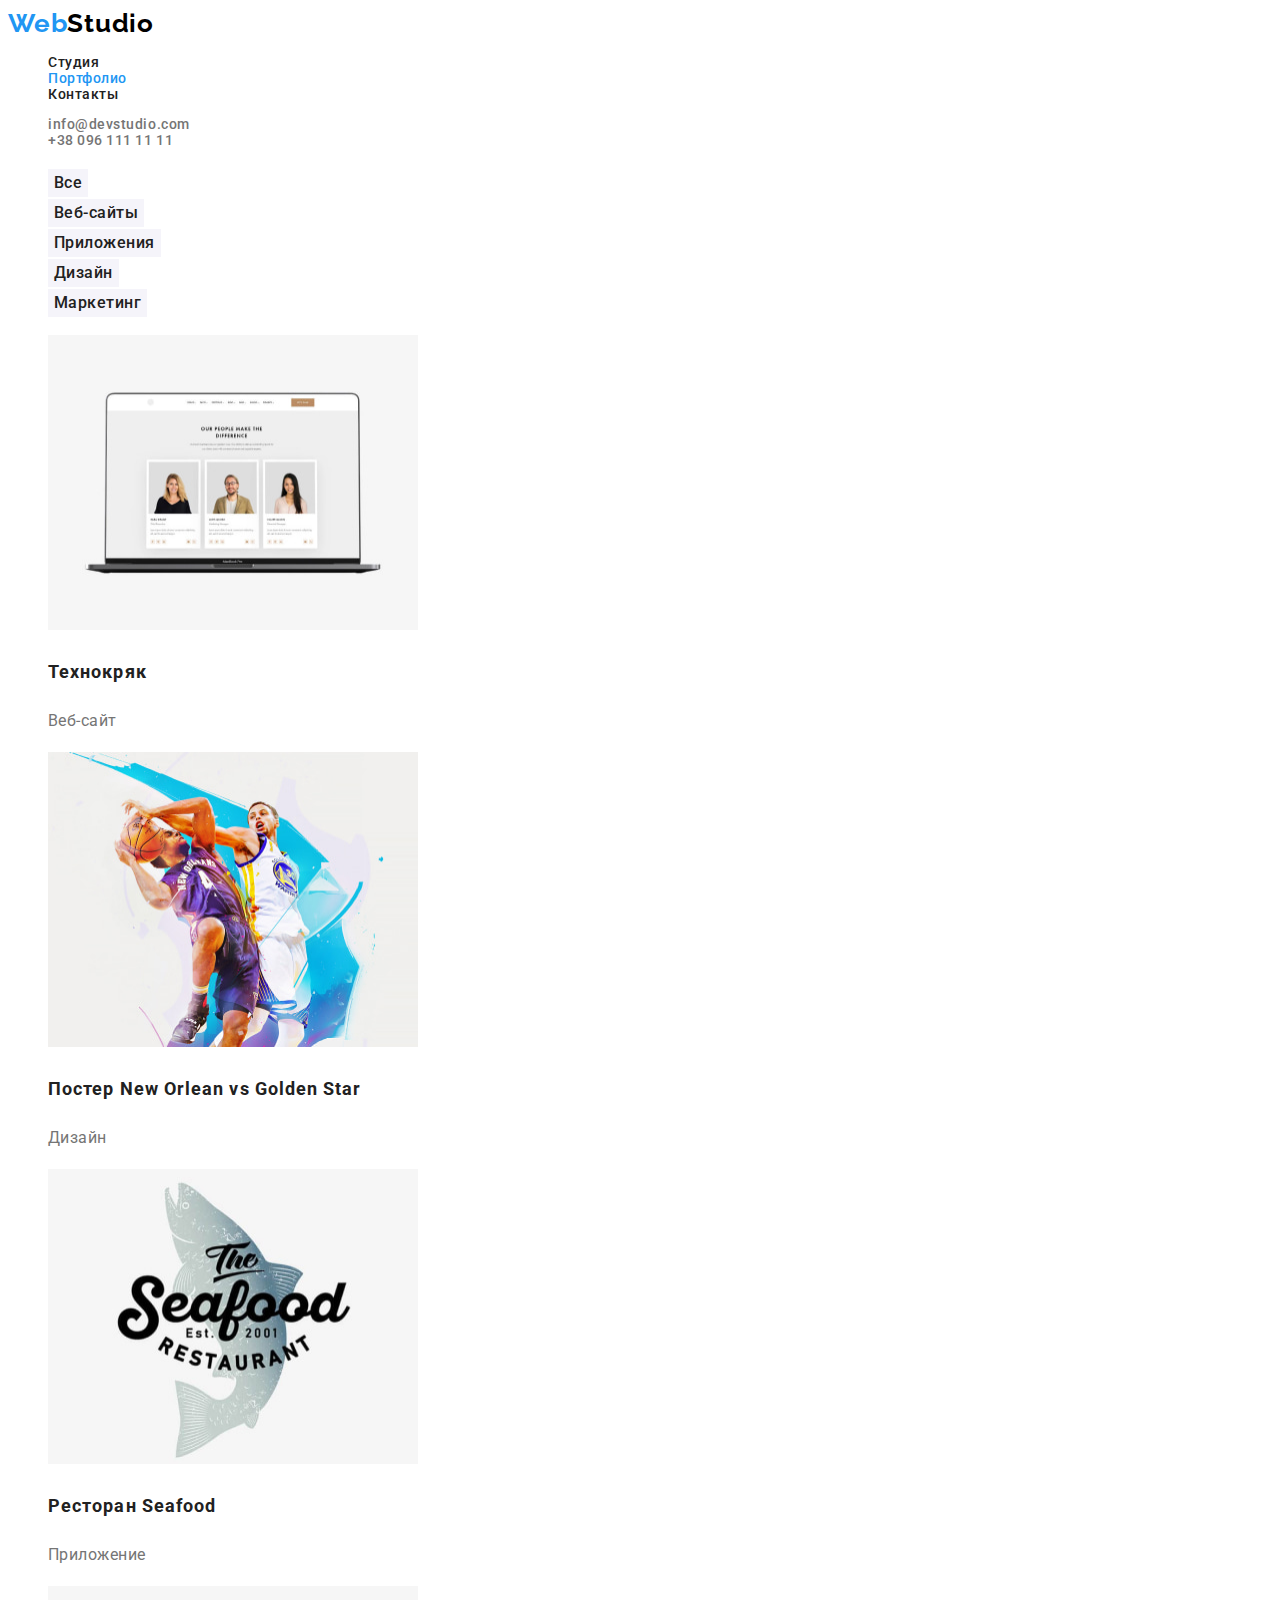
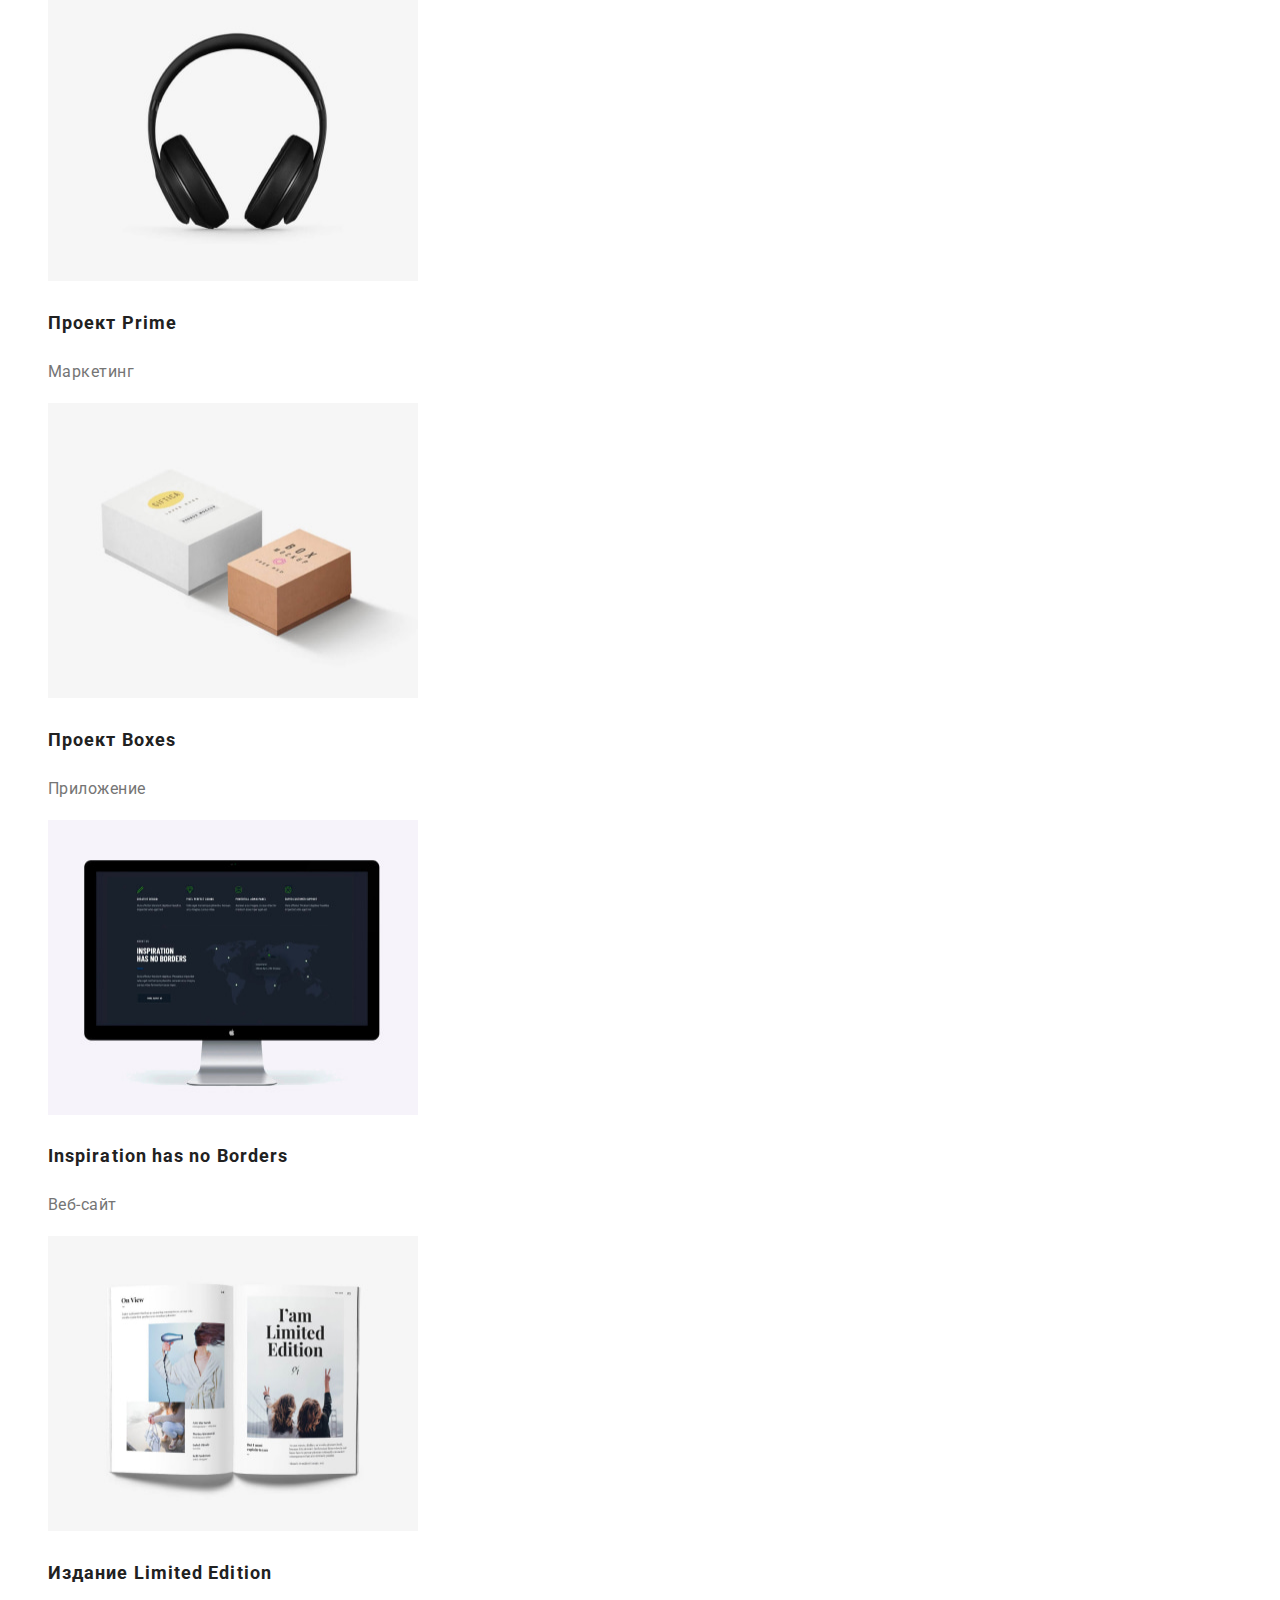
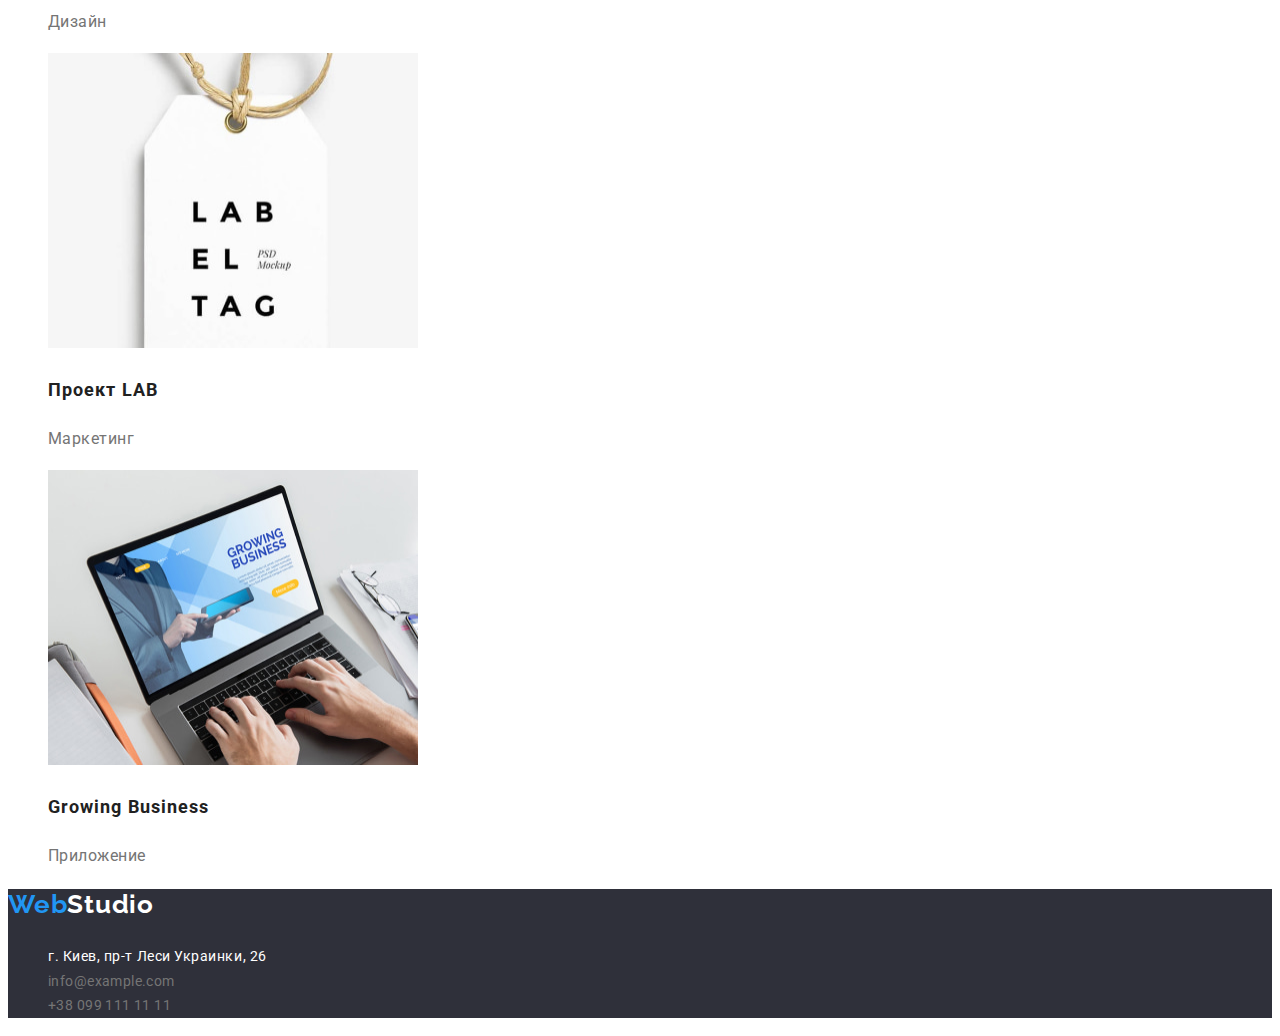
==== portfolio.html @ 8a8a5fe9 "Перенесение фалов" ====
<!DOCTYPE html>
<html lang="ru">
  <head>
    <meta charset="UTF-8" />
    <meta http-equiv="X-UA-Compatible" content="IE=edge" />
    <meta name="viewport" content="width=device-width, initial-scale=1.0" />
    <title>Document</title>
    <link rel="preconnect" href="https://fonts.googleapis.com" />
    <link rel="preconnect" href="https://fonts.gstatic.com" crossorigin />
    <link
      href="https://fonts.googleapis.com/css2?family=Raleway:wght@700&family=Roboto:wght@400;500;700;900&display=swap"
      rel="stylesheet"
    />
    <link rel="stylesheet" href="./css/styles.css" />
  </head>
  <body>
    <!--Шапка сайтa-->
    <header class="header">
      <nav class="nav">
        <a href="./index.html" class="logo">Web<span class="logo-black">Studio</span></a>
        <ul class="site-nav list">
          <li><a href="./index.html" class="nav-link">Студия</a></li>
          <li><a href="" class="current">Портфолио</a></li>
          <li><a href="" class="nav-link">Контакты</a></li>
        </ul>
      </nav>
      <ul class="contacts list">
        <li>
          <a href="mailto:info@devstudio.com" class="contacts-link">info@devstudio.com</a>
        </li>
        <li>
          <a href="tel:+380961111111" class="contacts-link">+38 096 111 11 11</a>
        </li>
      </ul>
    </header>
    <!-- Уникальный контент -->
    <main>
      <!-- Секция портфолио -->
      <section class="portfolio">
        <h1 hidden>Портфолио</h1>
        <ul class="btn-list list">
          <li><button type="button" class="button">Все</button></li>
          <li><button type="button" class="button">Веб-сайты</button></li>
          <li><button type="button" class="button">Приложения</button></li>
          <li><button type="button" class="button">Дизайн</button></li>
          <li><button type="button" class="button">Маркетинг</button></li>
        </ul>
        <ul class="portfolio-list list">
          <li class="portfolio-item">
            <img src="./images/portfolio/img.jpg" alt="Веб-сайт" width="370" height="295" />
            <h2 class="portfolio-title">Технокряк</h2>
            <p class="portfolio-text">Веб-сайт</p>
          </li>
          <li class="portfolio-item">
            <img src="./images/portfolio/img1.jpg" alt="Постер" width="370" height="295" />
            <h2 class="portfolio-title">Постер New Orlean vs Golden Star</h2>
            <p class="portfolio-text">Дизайн</p>
          </li>
          <li class="portfolio-item">
            <img src="./images/portfolio/img2.jpg" alt="Логотип" width="370" height="295" />
            <h2 class="portfolio-title">Ресторан Seafood</h2>
            <p class="portfolio-text">Приложение</p>
          </li>
          <li class="portfolio-item">
            <img src="./images/portfolio/img3.jpg" alt="Наушники" width="370" height="295" />
            <h2 class="portfolio-title">Проект Prime</h2>
            <p class="portfolio-text">Маркетинг</p>
          </li>
          <li class="portfolio-item">
            <img src="./images/portfolio/img4.jpg" alt="Коробки" width="370" height="295" />
            <h2 class="portfolio-title">Проект Boxes</h2>
            <p class="portfolio-text">Приложение</p>
          </li>
          <li class="portfolio-item">
            <img src="./images/portfolio/img5.jpg" alt="Монитор" width="370" height="295" />
            <h2 class="portfolio-title">Inspiration has no Borders</h2>
            <p class="portfolio-text">Веб-сайт</p>
          </li>
          <li class="portfolio-item">
            <img src="./images/portfolio/img6.jpg" alt="Журнал" width="370" height="295" />
            <h2 class="portfolio-title">Издание Limited Edition</h2>
            <p class="portfolio-text">Дизайн</p>
          </li>
          <li class="portfolio-item">
            <img src="./images/portfolio/img7.jpg" alt="Бирка" width="370" height="295" />
            <h2 class="portfolio-title">Проект LAB</h2>
            <p class="portfolio-text">Маркетинг</p>
          </li>
          <li class="portfolio-item">
            <img src="./images/portfolio/img8.jpg" alt="Ноутбук" width="370" height="295" />
            <h2 class="portfolio-title">Growing Business</h2>
            <p class="portfolio-text">Приложение</p>
          </li>
        </ul>
      </section>
    </main>
    <!--Футер-->
    <footer class="footer">
      <a href="./index.html" class="logo">Web<span class="logo-white">Studio</span></a>
      <address class="address">
        <ul class="list">
          <li class="address-item">
            <a href="" class="adress-link">г. Киев, пр-т Леси Украинки, 26</a>
          </li>
          <li class="contacts-footer">
            <a href="mail.to:info@example.com" class="contacts-link">info@example.com</a>
          </li>
          <li class="contacts-footer">
            <a href="tel:+380991111111" class="contacts-link">+38 099 111 11 11</a>
          </li>
        </ul>
      </address>
    </footer>
  </body>
</html>
---- css/styles.css ----
:root {
  --primary-text-color: #757575;
  --title-text-color: #212121;
  --accent-color: #2196f3;
  --primary-white-color: #ffffff;
  --primary-black-color: #000000;
  --primary-font-family: 'Roboto', sans-serif;
  --secondary-font: 'Raleway', sans-serif;
  --background-color: #2f303a;
  --bgc-secondary-color: #f5f4fa;
}

body {
  font-family: var(--primary-font-family);
  font-size: 18px;
  line-height: 1.67;
  letter-spacing: 0.03em;
  background-color: var(--primary-white-color);
  color: var(--primary-text-color);
}

/* Точки списка, линки */
.list {
  list-style: none;
}

[href] {
  text-decoration: none;
}

/* Хедер*/
.header {
  background-color: var(--primary-white-color);
}

/* Логотип */
.logo {
  font-family: var(--secondary-font);
  font-weight: 700;
  font-size: 26px;
  line-height: 1.19;
  letter-spacing: 0.03em;
  color: var(--accent-color);
}

.logo-black {
  color: var(--primary-black-color);
}

.logo-white {
  color: var(--primary-white-color);
}

/* Навигация */

.site-nav {
  font-weight: 500;
  font-size: 14px;
  line-height: 1.14;
}

.nav-link {
  color: var(--title-text-color);
}

.site-nav .current {
  color: var(--accent-color);
}

.nav-link:hover,
.nav-link:focus {
  color: var(--accent-color);
}

/* Контакты*/

.contacts {
  font-weight: 500;
  font-size: 14px;
  line-height: 1.14;
}

.contacts-link {
  color: var(--primary-text-color);
}

.contacts-link:hover,
.contacts-link:focus {
  color: var(--accent-color);
}

/* Секция герой */

.hero {
  background-color: var(--background-color);
}

.hero-title {
  font-weight: 900;
  font-size: 44px;
  line-height: 1.36;
  text-align: center;
  letter-spacing: 0.06em;
  text-transform: uppercase;
  color: var(--primary-white-color);
}

/* Кнопка */

.button.primary {
  font-weight: 700;
  font-size: 16px;
  line-height: 1.87;
  cursor: pointer;
  background-color: var(--accent-color);
  color: var(--primary-white-color);
}

.button.primary:hover,
.button.primary:focus {
  background-color: #188ce8;
}

/* Секция преимущества */

.benefits {
  background-color: var(--primary-white-color);
}

.benefits-title {
  font-weight: 700;
  font-size: 14px;
  line-height: 1.14;
  letter-spacing: 0.03em;
  text-transform: uppercase;
  color: var(--title-text-color);
}

.benefits-text {
  font-size: 14px;
  line-height: 1.71;
  letter-spacing: 0.03em;
  color: var(--primary-text-color);
}

/* Секция род деятельности */

.title {
  font-weight: 700;
  font-size: 36px;
  line-height: 1.17;
  text-align: center;
  letter-spacing: 0.03em;
  color: var(--title-text-color);
}

/* Секция команда */

.team {
  background-color: var(--bgc-secondary-color);
}

.team-title {
  font-weight: 500;
  font-size: 16px;
  line-height: 1.19;
  text-align: center;
  letter-spacing: 0.03em;
  color: var(--title-text-color);
}

.team-text {
  font-size: 16px;
  line-height: 1.19;
  text-align: center;
  letter-spacing: 0.03em;
  color: var(--primary-text-color);
}

/* Футер */

.footer {
  background-color: var(--background-color);
}

.address {
  font-style: normal;
}

.adress-link {
  font-size: 14px;
  color: var(--primary-white-color);
}

.contacts-footer {
  font-size: 14px;
  line-height: 1.71;
  letter-spacing: 0.03em;
  color: rgba(255, 255, 255, 0.6);
}

/* Cтили для страницы портфолио */

.site-nav .current {
  color: var(--accent-color);
}

.site-nav .current:hover,
.site-nav .current:focus {
  color: var(--accent-color);
}

/* Кнопка */

.button {
  font-family: inherit;
  font-weight: 500;
  font-size: 16px;
  line-height: 1.62;
  text-align: center;
  letter-spacing: 0.03em;
  cursor: pointer;
  border: none;
  color: var(--title-text-color);
  background-color: var(--bgc-secondary-color);
}

.button:hover,
.button:focus {
  color: var(--primary-white-color);
  background-color: var(--accent-color);
}

/* Секция портфолио */

.portfolio-title {
  font-weight: 700;
  font-size: 18px;
  line-height: 2;
  letter-spacing: 0.06em;
  color: var(--title-text-color);
}

.portfolio-text {
  font-size: 16px;
  line-height: 1.87;
  letter-spacing: 0.03em;
  color: var(--primary-text-color);
}
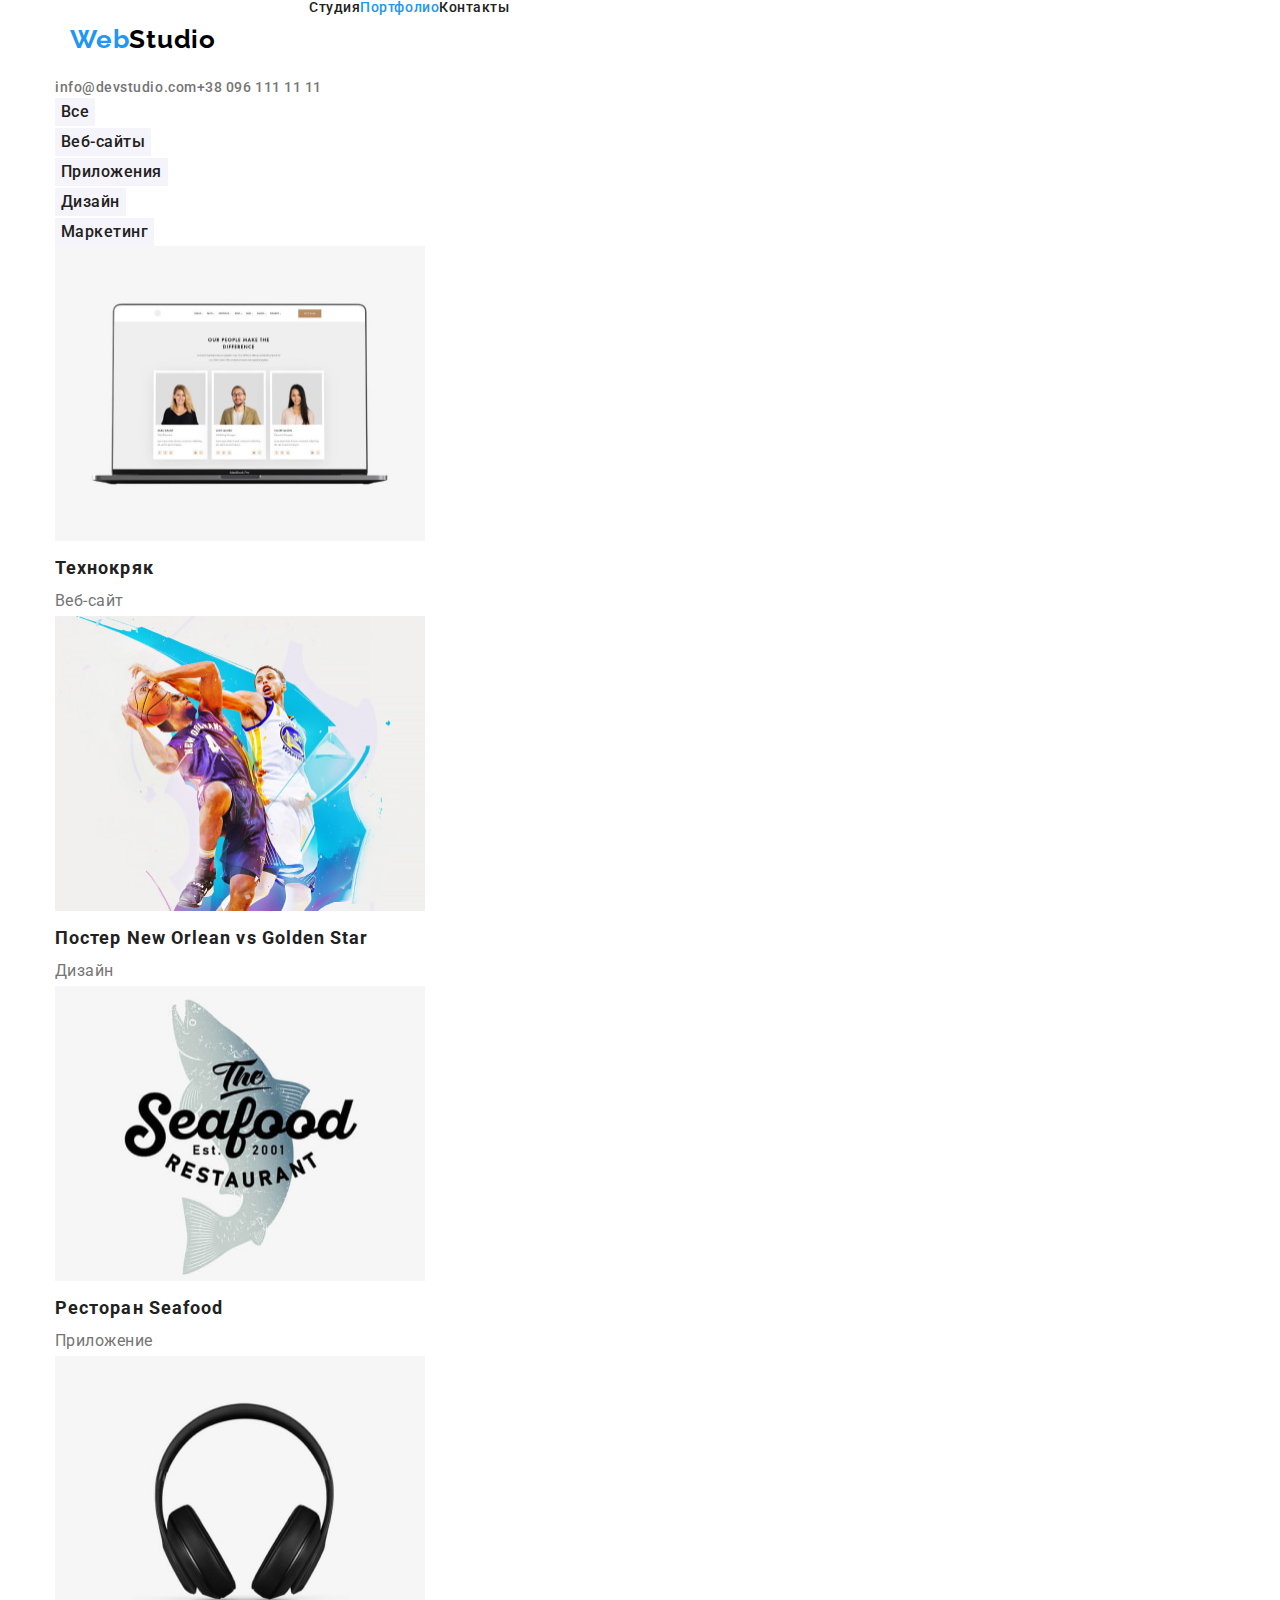
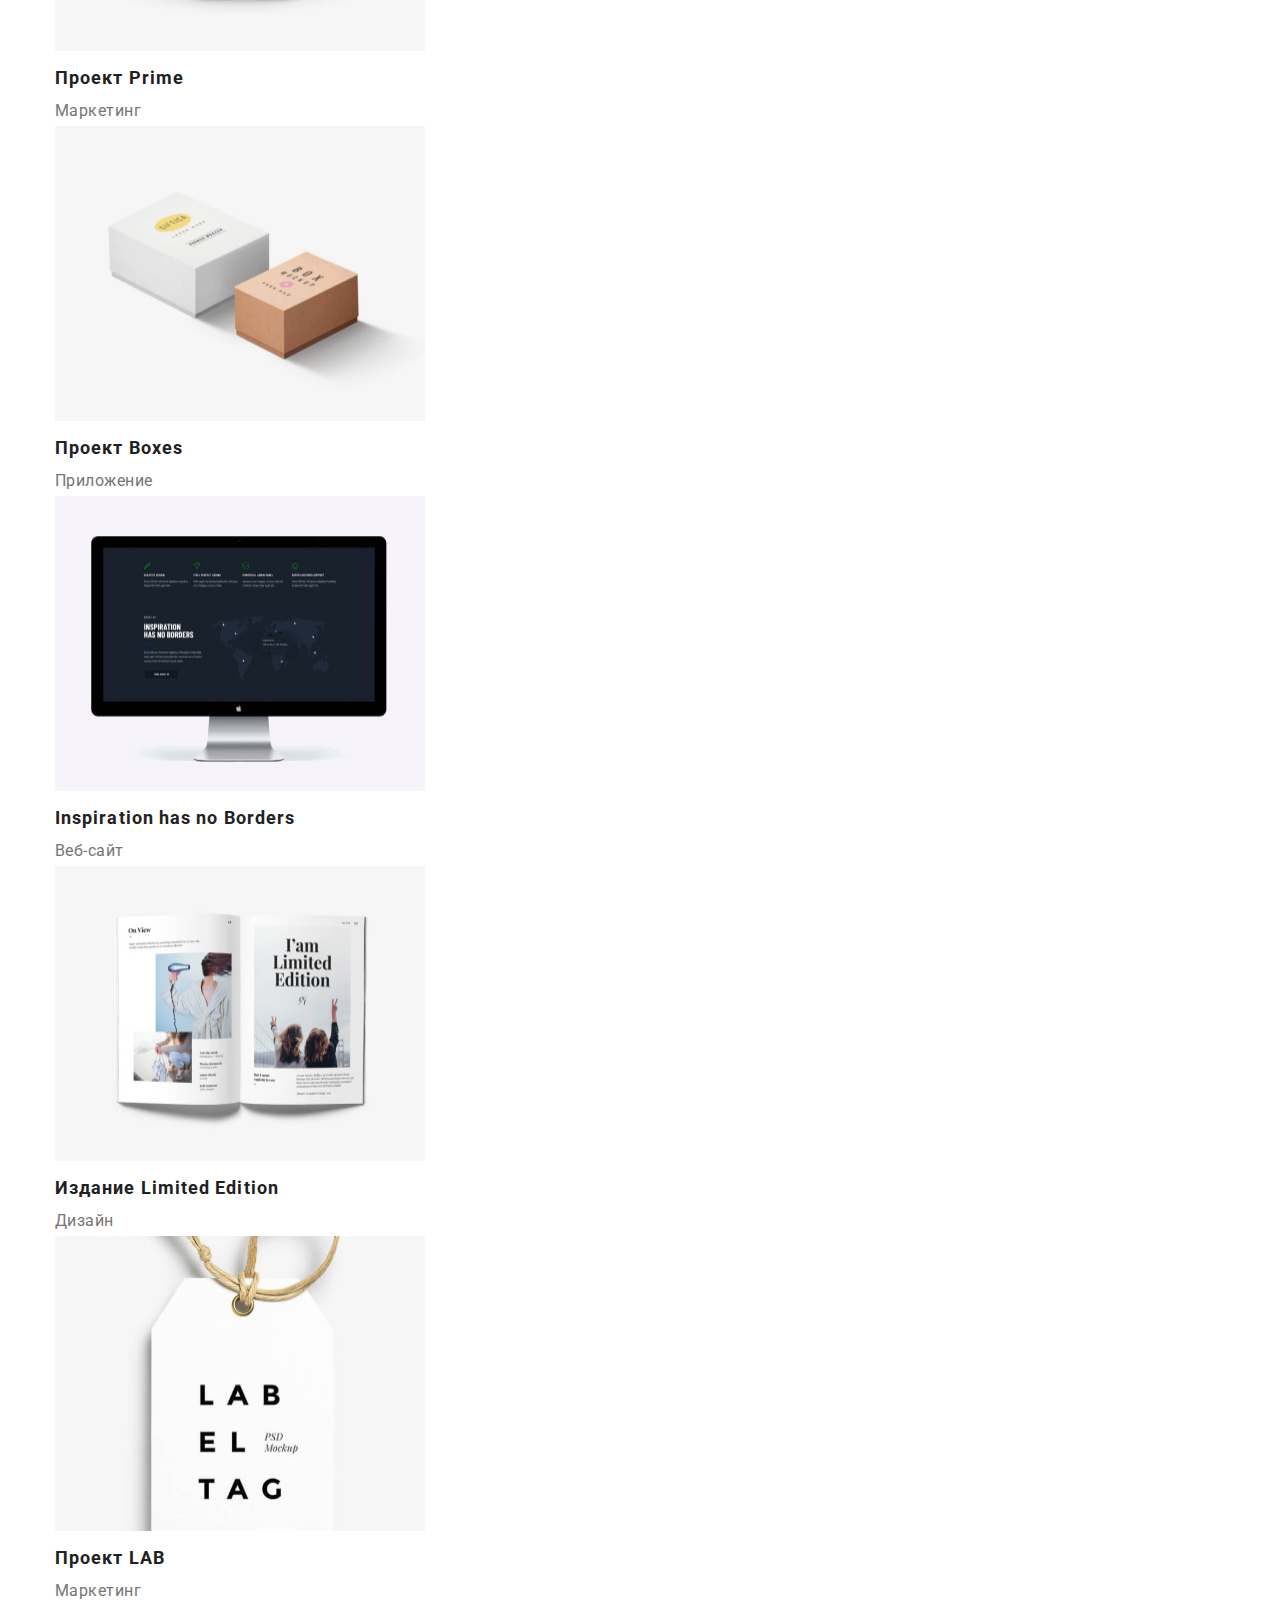
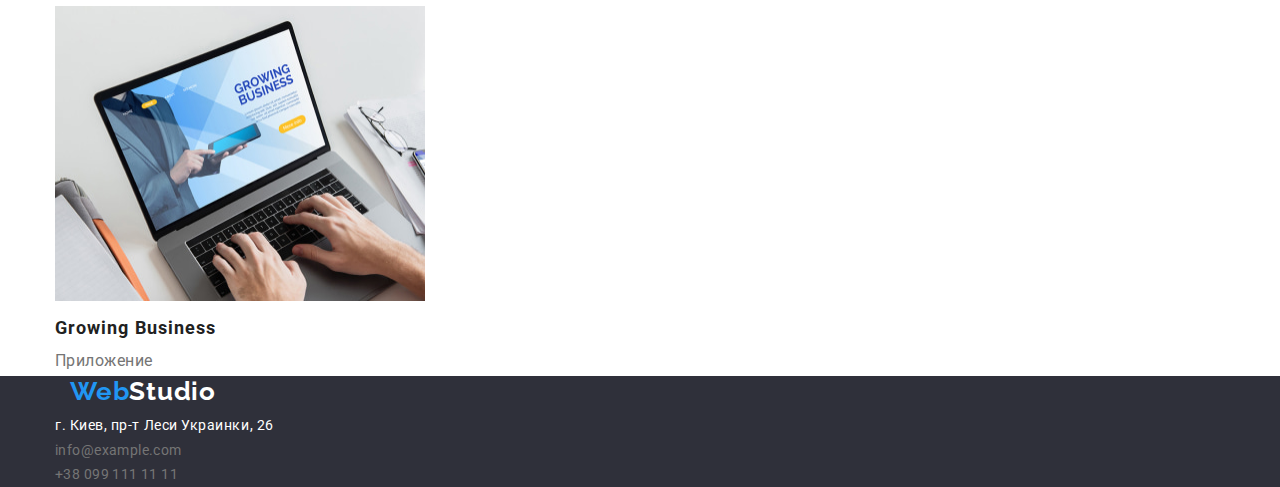
==== commit f91b657b: "Хоть каплю понятно, по-этому комит" ====
--- a/portfolio.html
+++ b/portfolio.html
@@ -11,105 +11,115 @@
       href="https://fonts.googleapis.com/css2?family=Raleway:wght@700&family=Roboto:wght@400;500;700;900&display=swap"
       rel="stylesheet"
     />
+    <link
+      rel="stylesheet"
+      href="https://cdnjs.cloudflare.com/ajax/libs/modern-normalize/1.1.0/modern-normalize.min.css"
+    />
     <link rel="stylesheet" href="./css/styles.css" />
   </head>
   <body>
     <!--Шапка сайтa-->
     <header class="header">
-      <nav class="nav">
-        <a href="./index.html" class="logo">Web<span class="logo-black">Studio</span></a>
-        <ul class="site-nav list">
-          <li><a href="./index.html" class="nav-link">Студия</a></li>
-          <li><a href="" class="current">Портфолио</a></li>
-          <li><a href="" class="nav-link">Контакты</a></li>
+      <div class="conteiner">
+        <nav class="nav">
+          <a href="./index.html" class="logo">Web<span class="logo-black">Studio</span></a>
+          <ul class="site-nav list">
+            <li><a href="./index.html" class="nav-link">Студия</a></li>
+            <li><a href="" class="current">Портфолио</a></li>
+            <li><a href="" class="nav-link">Контакты</a></li>
+          </ul>
+        </nav>
+        <ul class="contacts list">
+          <li>
+            <a href="mailto:info@devstudio.com" class="contacts-link">info@devstudio.com</a>
+          </li>
+          <li>
+            <a href="tel:+380961111111" class="contacts-link">+38 096 111 11 11</a>
+          </li>
         </ul>
-      </nav>
-      <ul class="contacts list">
-        <li>
-          <a href="mailto:info@devstudio.com" class="contacts-link">info@devstudio.com</a>
-        </li>
-        <li>
-          <a href="tel:+380961111111" class="contacts-link">+38 096 111 11 11</a>
-        </li>
-      </ul>
+      </div>
     </header>
     <!-- Уникальный контент -->
     <main>
       <!-- Секция портфолио -->
       <section class="portfolio">
-        <h1 hidden>Портфолио</h1>
-        <ul class="btn-list list">
-          <li><button type="button" class="button">Все</button></li>
-          <li><button type="button" class="button">Веб-сайты</button></li>
-          <li><button type="button" class="button">Приложения</button></li>
-          <li><button type="button" class="button">Дизайн</button></li>
-          <li><button type="button" class="button">Маркетинг</button></li>
-        </ul>
-        <ul class="portfolio-list list">
-          <li class="portfolio-item">
-            <img src="./images/portfolio/img.jpg" alt="Веб-сайт" width="370" height="295" />
-            <h2 class="portfolio-title">Технокряк</h2>
-            <p class="portfolio-text">Веб-сайт</p>
-          </li>
-          <li class="portfolio-item">
-            <img src="./images/portfolio/img1.jpg" alt="Постер" width="370" height="295" />
-            <h2 class="portfolio-title">Постер New Orlean vs Golden Star</h2>
-            <p class="portfolio-text">Дизайн</p>
-          </li>
-          <li class="portfolio-item">
-            <img src="./images/portfolio/img2.jpg" alt="Логотип" width="370" height="295" />
-            <h2 class="portfolio-title">Ресторан Seafood</h2>
-            <p class="portfolio-text">Приложение</p>
-          </li>
-          <li class="portfolio-item">
-            <img src="./images/portfolio/img3.jpg" alt="Наушники" width="370" height="295" />
-            <h2 class="portfolio-title">Проект Prime</h2>
-            <p class="portfolio-text">Маркетинг</p>
-          </li>
-          <li class="portfolio-item">
-            <img src="./images/portfolio/img4.jpg" alt="Коробки" width="370" height="295" />
-            <h2 class="portfolio-title">Проект Boxes</h2>
-            <p class="portfolio-text">Приложение</p>
-          </li>
-          <li class="portfolio-item">
-            <img src="./images/portfolio/img5.jpg" alt="Монитор" width="370" height="295" />
-            <h2 class="portfolio-title">Inspiration has no Borders</h2>
-            <p class="portfolio-text">Веб-сайт</p>
-          </li>
-          <li class="portfolio-item">
-            <img src="./images/portfolio/img6.jpg" alt="Журнал" width="370" height="295" />
-            <h2 class="portfolio-title">Издание Limited Edition</h2>
-            <p class="portfolio-text">Дизайн</p>
-          </li>
-          <li class="portfolio-item">
-            <img src="./images/portfolio/img7.jpg" alt="Бирка" width="370" height="295" />
-            <h2 class="portfolio-title">Проект LAB</h2>
-            <p class="portfolio-text">Маркетинг</p>
-          </li>
-          <li class="portfolio-item">
-            <img src="./images/portfolio/img8.jpg" alt="Ноутбук" width="370" height="295" />
-            <h2 class="portfolio-title">Growing Business</h2>
-            <p class="portfolio-text">Приложение</p>
-          </li>
-        </ul>
+        <div class="conteiner">
+          <h1 hidden>Портфолио</h1>
+          <ul class="btn-list list">
+            <li><button type="button" class="button">Все</button></li>
+            <li><button type="button" class="button">Веб-сайты</button></li>
+            <li><button type="button" class="button">Приложения</button></li>
+            <li><button type="button" class="button">Дизайн</button></li>
+            <li><button type="button" class="button">Маркетинг</button></li>
+          </ul>
+          <ul class="portfolio-list list">
+            <li class="portfolio-item">
+              <img src="./images/portfolio/img.jpg" alt="Веб-сайт" width="370" height="295" />
+              <h2 class="portfolio-title">Технокряк</h2>
+              <p class="portfolio-text">Веб-сайт</p>
+            </li>
+            <li class="portfolio-item">
+              <img src="./images/portfolio/img1.jpg" alt="Постер" width="370" height="295" />
+              <h2 class="portfolio-title">Постер New Orlean vs Golden Star</h2>
+              <p class="portfolio-text">Дизайн</p>
+            </li>
+            <li class="portfolio-item">
+              <img src="./images/portfolio/img2.jpg" alt="Логотип" width="370" height="295" />
+              <h2 class="portfolio-title">Ресторан Seafood</h2>
+              <p class="portfolio-text">Приложение</p>
+            </li>
+            <li class="portfolio-item">
+              <img src="./images/portfolio/img3.jpg" alt="Наушники" width="370" height="295" />
+              <h2 class="portfolio-title">Проект Prime</h2>
+              <p class="portfolio-text">Маркетинг</p>
+            </li>
+            <li class="portfolio-item">
+              <img src="./images/portfolio/img4.jpg" alt="Коробки" width="370" height="295" />
+              <h2 class="portfolio-title">Проект Boxes</h2>
+              <p class="portfolio-text">Приложение</p>
+            </li>
+            <li class="portfolio-item">
+              <img src="./images/portfolio/img5.jpg" alt="Монитор" width="370" height="295" />
+              <h2 class="portfolio-title">Inspiration has no Borders</h2>
+              <p class="portfolio-text">Веб-сайт</p>
+            </li>
+            <li class="portfolio-item">
+              <img src="./images/portfolio/img6.jpg" alt="Журнал" width="370" height="295" />
+              <h2 class="portfolio-title">Издание Limited Edition</h2>
+              <p class="portfolio-text">Дизайн</p>
+            </li>
+            <li class="portfolio-item">
+              <img src="./images/portfolio/img7.jpg" alt="Бирка" width="370" height="295" />
+              <h2 class="portfolio-title">Проект LAB</h2>
+              <p class="portfolio-text">Маркетинг</p>
+            </li>
+            <li class="portfolio-item">
+              <img src="./images/portfolio/img8.jpg" alt="Ноутбук" width="370" height="295" />
+              <h2 class="portfolio-title">Growing Business</h2>
+              <p class="portfolio-text">Приложение</p>
+            </li>
+          </ul>
+        </div>
       </section>
     </main>
     <!--Футер-->
     <footer class="footer">
-      <a href="./index.html" class="logo">Web<span class="logo-white">Studio</span></a>
-      <address class="address">
-        <ul class="list">
-          <li class="address-item">
-            <a href="" class="adress-link">г. Киев, пр-т Леси Украинки, 26</a>
-          </li>
-          <li class="contacts-footer">
-            <a href="mail.to:info@example.com" class="contacts-link">info@example.com</a>
-          </li>
-          <li class="contacts-footer">
-            <a href="tel:+380991111111" class="contacts-link">+38 099 111 11 11</a>
-          </li>
-        </ul>
-      </address>
+      <div class="conteiner">
+        <a href="./index.html" class="logo">Web<span class="logo-white">Studio</span></a>
+        <address class="address">
+          <ul class="list">
+            <li class="address-item">
+              <a href="" class="adress-link">г. Киев, пр-т Леси Украинки, 26</a>
+            </li>
+            <li class="contacts-footer">
+              <a href="mail.to:info@example.com" class="contacts-link">info@example.com</a>
+            </li>
+            <li class="contacts-footer">
+              <a href="tel:+380991111111" class="contacts-link">+38 099 111 11 11</a>
+            </li>
+          </ul>
+        </address>
+      </div>
     </footer>
   </body>
 </html>
--- a/css/styles.css
+++ b/css/styles.css
@@ -19,8 +19,22 @@
   color: var(--primary-text-color);
 }
 
-/* Точки списка, линки */
+/* Спецификация */
+
+h1,
+h2,
+h3,
+h4,
+h5,
+h6,
+p,
+ul {
+  margin-top: 0;
+  margin-bottom: 0;
+}
+
 .list {
+  padding-left: 0;
   list-style: none;
 }
 
@@ -28,18 +42,35 @@
   text-decoration: none;
 }
 
+/* Контейнер */
+
+.conteiner {
+  width: 1200px;
+  padding-left: 15px;
+  padding-right: 15px;
+  margin-right: auto;
+  margin-left: auto;
+}
+
+.heder-conteiner {
+  display: flex;
+}
+
 /* Хедер*/
+
 .header {
   background-color: var(--primary-white-color);
 }
 
 /* Логотип */
+
 .logo {
   font-family: var(--secondary-font);
   font-weight: 700;
   font-size: 26px;
   line-height: 1.19;
   letter-spacing: 0.03em;
+  margin: 24px 93px 25px 15px;
   color: var(--accent-color);
 }
 
@@ -53,10 +84,15 @@
 
 /* Навигация */
 
+.nav {
+  display: flex;
+}
+
 .site-nav {
   font-weight: 500;
   font-size: 14px;
   line-height: 1.14;
+  display: flex;
 }
 
 .nav-link {
@@ -65,6 +101,7 @@
 
 .site-nav .current {
   color: var(--accent-color);
+  /* margin-right: 50px; */
 }
 
 .nav-link:hover,
@@ -78,6 +115,7 @@
   font-weight: 500;
   font-size: 14px;
   line-height: 1.14;
+  display: flex;
 }
 
 .contacts-link {
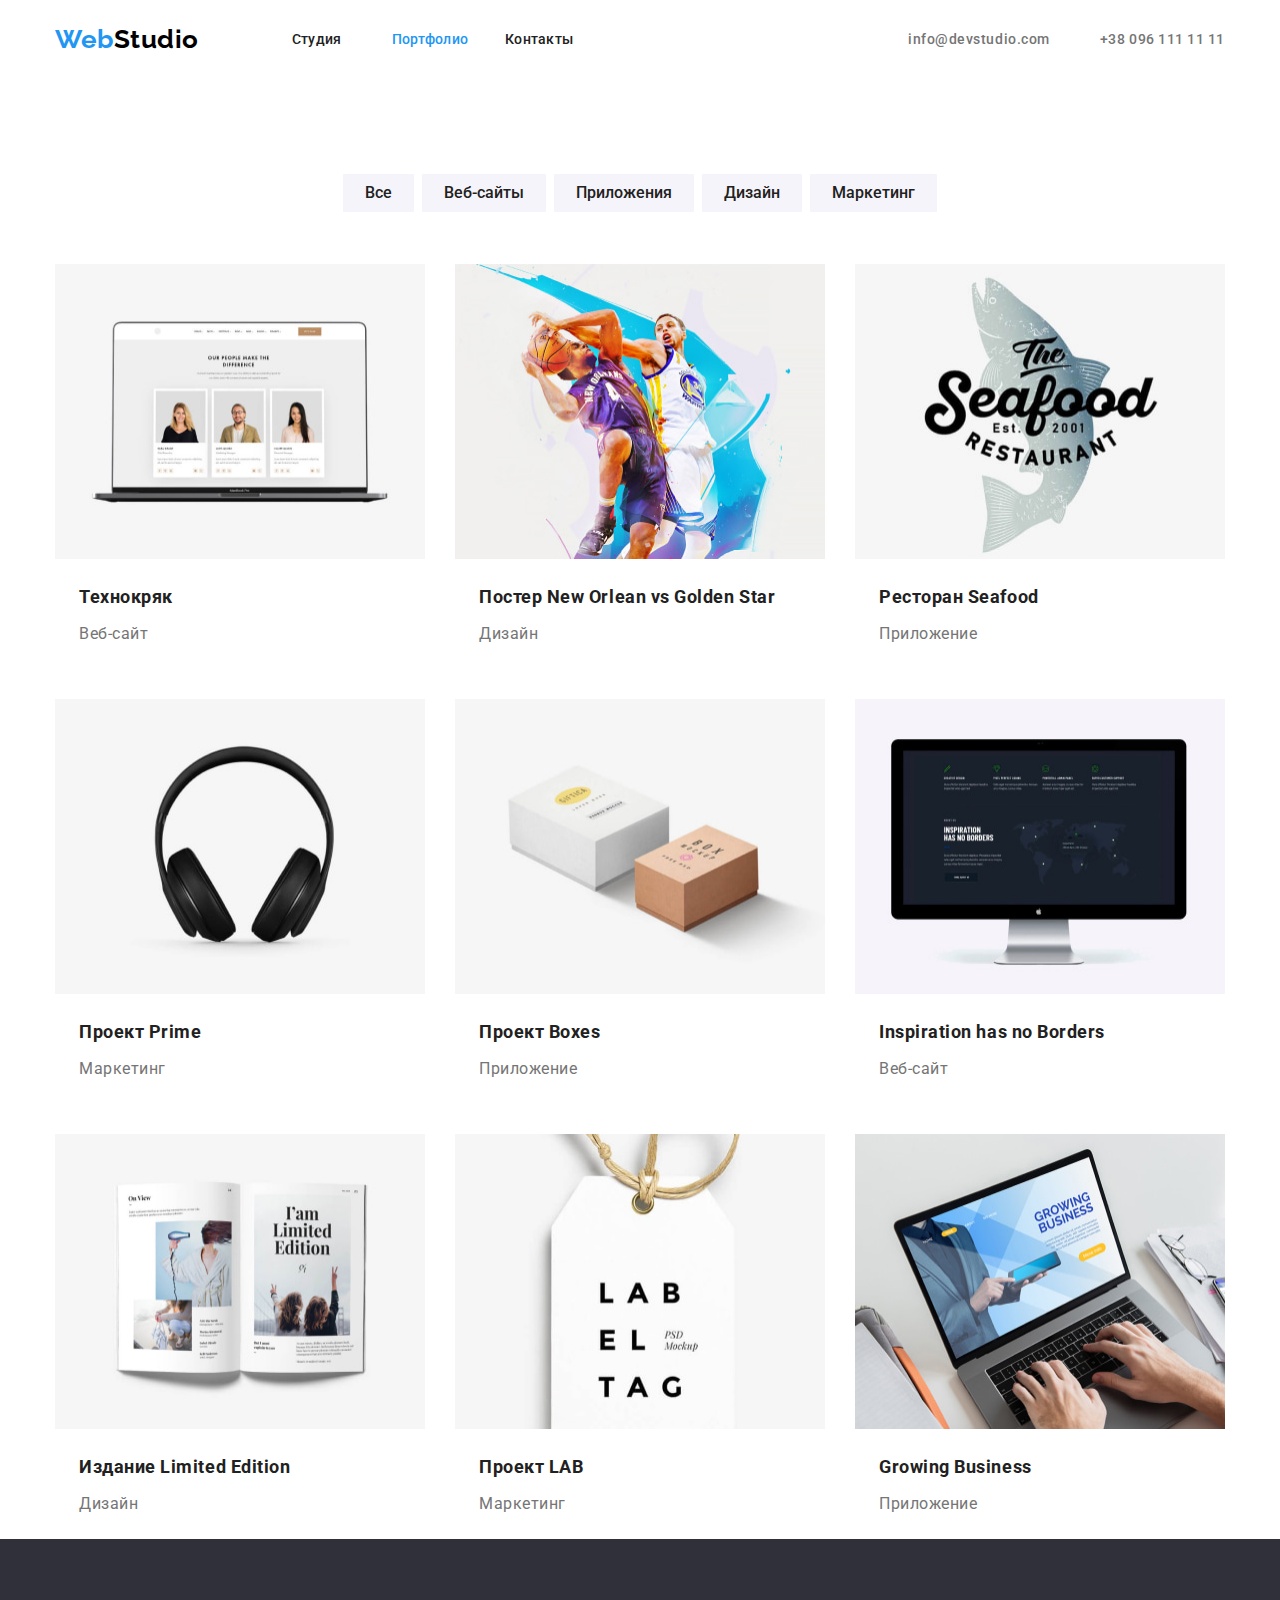
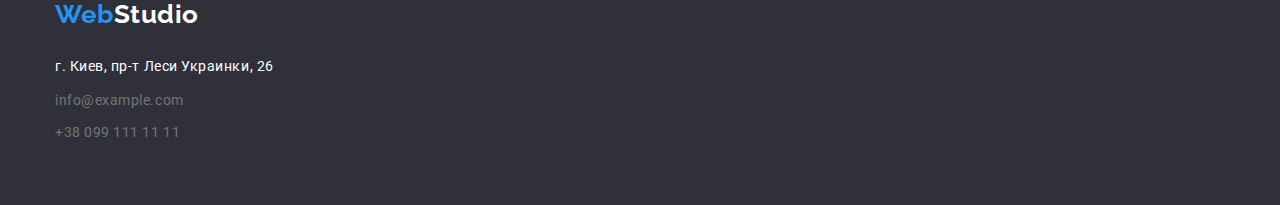
==== commit 4dd7c398: "ДЗ-3 закончила" ====
--- a/portfolio.html
+++ b/portfolio.html
@@ -20,20 +20,20 @@
   <body>
     <!--Шапка сайтa-->
     <header class="header">
-      <div class="conteiner">
+      <div class="conteiner heder-conteiner">
         <nav class="nav">
           <a href="./index.html" class="logo">Web<span class="logo-black">Studio</span></a>
           <ul class="site-nav list">
-            <li><a href="./index.html" class="nav-link">Студия</a></li>
-            <li><a href="" class="current">Портфолио</a></li>
+            <li class="link"><a href="./index.html" class="nav-link">Студия</a></li>
+            <li class="link-portfolio"><a href="" class="nav-link current">Портфолио</a></li>
             <li><a href="" class="nav-link">Контакты</a></li>
           </ul>
         </nav>
         <ul class="contacts list">
-          <li>
+          <li class="contacts-list">
             <a href="mailto:info@devstudio.com" class="contacts-link">info@devstudio.com</a>
           </li>
-          <li>
+          <li class="contacts-list">
             <a href="tel:+380961111111" class="contacts-link">+38 096 111 11 11</a>
           </li>
         </ul>
@@ -46,11 +46,11 @@
         <div class="conteiner">
           <h1 hidden>Портфолио</h1>
           <ul class="btn-list list">
-            <li><button type="button" class="button">Все</button></li>
-            <li><button type="button" class="button">Веб-сайты</button></li>
-            <li><button type="button" class="button">Приложения</button></li>
-            <li><button type="button" class="button">Дизайн</button></li>
-            <li><button type="button" class="button">Маркетинг</button></li>
+            <li class="btn-item"><button type="button" class="button">Все</button></li>
+            <li class="btn-item"><button type="button" class="button">Веб-сайты</button></li>
+            <li class="btn-item"><button type="button" class="button">Приложения</button></li>
+            <li class="btn-item"><button type="button" class="button">Дизайн</button></li>
+            <li class="btn-item"><button type="button" class="button">Маркетинг</button></li>
           </ul>
           <ul class="portfolio-list list">
             <li class="portfolio-item">
@@ -105,7 +105,7 @@
     <!--Футер-->
     <footer class="footer">
       <div class="conteiner">
-        <a href="./index.html" class="logo">Web<span class="logo-white">Studio</span></a>
+        <a href="./index.html" class="logo-footer">Web<span class="logo-white">Studio</span></a>
         <address class="address">
           <ul class="list">
             <li class="address-item">
--- a/css/styles.css
+++ b/css/styles.css
@@ -8,6 +8,8 @@
   --secondary-font: 'Raleway', sans-serif;
   --background-color: #2f303a;
   --bgc-secondary-color: #f5f4fa;
+  --primary-item-size: 30px;
+  --secondary-item-size: 94px;
 }
 
 body {
@@ -42,6 +44,11 @@
   text-decoration: none;
 }
 
+img {
+  display: block;
+  max-width: 100%;
+}
+
 /* Контейнер */
 
 .conteiner {
@@ -54,6 +61,7 @@
 
 .heder-conteiner {
   display: flex;
+  align-items: center;
 }
 
 /* Хедер*/
@@ -65,12 +73,12 @@
 /* Логотип */
 
 .logo {
+  margin: 24px 93px 25px 0;
+
   font-family: var(--secondary-font);
   font-weight: 700;
   font-size: 26px;
   line-height: 1.19;
-  letter-spacing: 0.03em;
-  margin: 24px 93px 25px 15px;
   color: var(--accent-color);
 }
 
@@ -82,17 +90,39 @@
   color: var(--primary-white-color);
 }
 
+.logo-footer {
+  display: block;
+  padding-top: 60px;
+
+  font-family: var(--secondary-font);
+  font-weight: 700;
+  font-size: 26px;
+  line-height: 1.19;
+  color: var(--accent-color);
+}
+
 /* Навигация */
 
 .nav {
   display: flex;
+  align-items: center;
 }
 
 .site-nav {
+  display: flex;
+
   font-weight: 500;
   font-size: 14px;
   line-height: 1.14;
-  display: flex;
+  letter-spacing: 0.02em;
+}
+
+.link {
+  margin-right: 50px;
+}
+
+.link-portfolio {
+  margin-right: 37px;
 }
 
 .nav-link {
@@ -101,7 +131,6 @@
 
 .site-nav .current {
   color: var(--accent-color);
-  /* margin-right: 50px; */
 }
 
 .nav-link:hover,
@@ -112,10 +141,12 @@
 /* Контакты*/
 
 .contacts {
+  display: flex;
+  margin-left: auto;
+
   font-weight: 500;
   font-size: 14px;
   line-height: 1.14;
-  display: flex;
 }
 
 .contacts-link {
@@ -127,13 +158,20 @@
   color: var(--accent-color);
 }
 
+.contacts-list:first-child {
+  margin-right: 50px;
+}
+
 /* Секция герой */
 
 .hero {
+  height: 600px;
   background-color: var(--background-color);
 }
 
 .hero-title {
+  padding-top: 200px;
+
   font-weight: 900;
   font-size: 44px;
   line-height: 1.36;
@@ -146,12 +184,22 @@
 /* Кнопка */
 
 .button.primary {
+  display: flex;
+  margin-top: var(--primary-item-size);
+  margin-right: auto;
+  margin-left: auto;
+  padding: 10px 32px;
+
   font-weight: 700;
   font-size: 16px;
   line-height: 1.87;
-  cursor: pointer;
+  letter-spacing: 0.06em;
   background-color: var(--accent-color);
   color: var(--primary-white-color);
+
+  cursor: pointer;
+  box-shadow: 0px 4px 4px rgba(0, 0, 0, 0.15);
+  border-radius: 4px;
 }
 
 .button.primary:hover,
@@ -162,56 +210,109 @@
 /* Секция преимущества */
 
 .benefits {
+  margin-top: var(--secondary-item-size);
+
   background-color: var(--primary-white-color);
 }
 
+.benefits-list {
+  display: flex;
+}
+
+.benefits-item {
+  padding: 0;
+}
+
+.benefits-item:not(:last-child),
+.team-img:not(:last-child) {
+  margin-right: var(--primary-item-size);
+}
+
 .benefits-title {
   font-weight: 700;
   font-size: 14px;
   line-height: 1.14;
-  letter-spacing: 0.03em;
   text-transform: uppercase;
   color: var(--title-text-color);
 }
 
 .benefits-text {
+  margin-top: 10px;
+
   font-size: 14px;
   line-height: 1.71;
-  letter-spacing: 0.03em;
   color: var(--primary-text-color);
 }
 
 /* Секция род деятельности */
+
+.occupation {
+  margin-top: var(--secondary-item-size);
+}
 
 .title {
   font-weight: 700;
   font-size: 36px;
   line-height: 1.17;
   text-align: center;
-  letter-spacing: 0.03em;
-  color: var(--title-text-color);
+  color: var(--title-text-color);
+}
+
+.occupation-list {
+  display: flex;
+  justify-content: space-between;
+  padding-bottom: var(--secondary-item-size);
+}
+
+.occupation-list:last-child {
+  padding-right: 0;
+}
+
+.occupation-img {
+  margin-top: 50px;
 }
 
 /* Секция команда */
 
 .team {
+  padding-top: var(--secondary-item-size);
+
   background-color: var(--bgc-secondary-color);
 }
 
+.team-list {
+  display: flex;
+  margin-top: 50px;
+}
+
+.team-img {
+  padding-bottom: var(--secondary-item-size);
+}
+
+.team-list .team-title {
+  font-weight: 500;
+  font-size: 16px;
+  line-height: 1.19;
+  text-align: center;
+  color: var(--title-text-color);
+}
+
 .team-title {
+  margin-top: var(--primary-item-size);
+
   font-weight: 500;
   font-size: 16px;
   line-height: 1.19;
   text-align: center;
-  letter-spacing: 0.03em;
-  color: var(--title-text-color);
 }
 
 .team-text {
+  margin-top: 10px;
+  margin-bottom: var(--primary-item-size);
+
   font-size: 16px;
   line-height: 1.19;
   text-align: center;
-  letter-spacing: 0.03em;
   color: var(--primary-text-color);
 }
 
@@ -222,6 +323,7 @@
 }
 
 .address {
+  margin-top: 20px;
   font-style: normal;
 }
 
@@ -233,8 +335,15 @@
 .contacts-footer {
   font-size: 14px;
   line-height: 1.71;
-  letter-spacing: 0.03em;
   color: rgba(255, 255, 255, 0.6);
+}
+
+.contacts-footer:not(:first-child) {
+  margin-top: 9px;
+}
+
+.contacts-footer:last-child {
+  padding-bottom: 60px;
 }
 
 /* Cтили для страницы портфолио */
@@ -250,17 +359,27 @@
 
 /* Кнопка */
 
+.btn-list {
+  display: flex;
+  justify-content: center;
+  padding-top: var(--secondary-item-size);
+}
+
 .button {
+  display: block;
+  padding: 0;
+  padding: 6px 22px;
+
   font-family: inherit;
   font-weight: 500;
   font-size: 16px;
   line-height: 1.62;
   text-align: center;
-  letter-spacing: 0.03em;
+  color: var(--title-text-color);
+  background-color: var(--bgc-secondary-color);
+
   cursor: pointer;
   border: none;
-  color: var(--title-text-color);
-  background-color: var(--bgc-secondary-color);
 }
 
 .button:hover,
@@ -269,19 +388,39 @@
   background-color: var(--accent-color);
 }
 
+.btn-item:not(:last-child) {
+  margin-right: 8px;
+}
+
 /* Секция портфолио */
 
+.portfolio-list {
+  display: flex;
+  flex-wrap: wrap;
+  flex-basis: calc(100% / 3 - 30px);
+  margin-top: 52px;
+  margin-bottom: -30px;
+  margin-left: -30px;
+}
+
+.portfolio-item {
+  margin-bottom: var(--primary-item-size);
+  margin-left: var(--primary-item-size);
+}
+
 .portfolio-title {
+  margin: 20px 24px 4px;
+
   font-weight: 700;
   font-size: 18px;
   line-height: 2;
-  letter-spacing: 0.06em;
   color: var(--title-text-color);
 }
 
 .portfolio-text {
+  margin: 0 24px 20px;
+
   font-size: 16px;
   line-height: 1.87;
-  letter-spacing: 0.03em;
   color: var(--primary-text-color);
 }
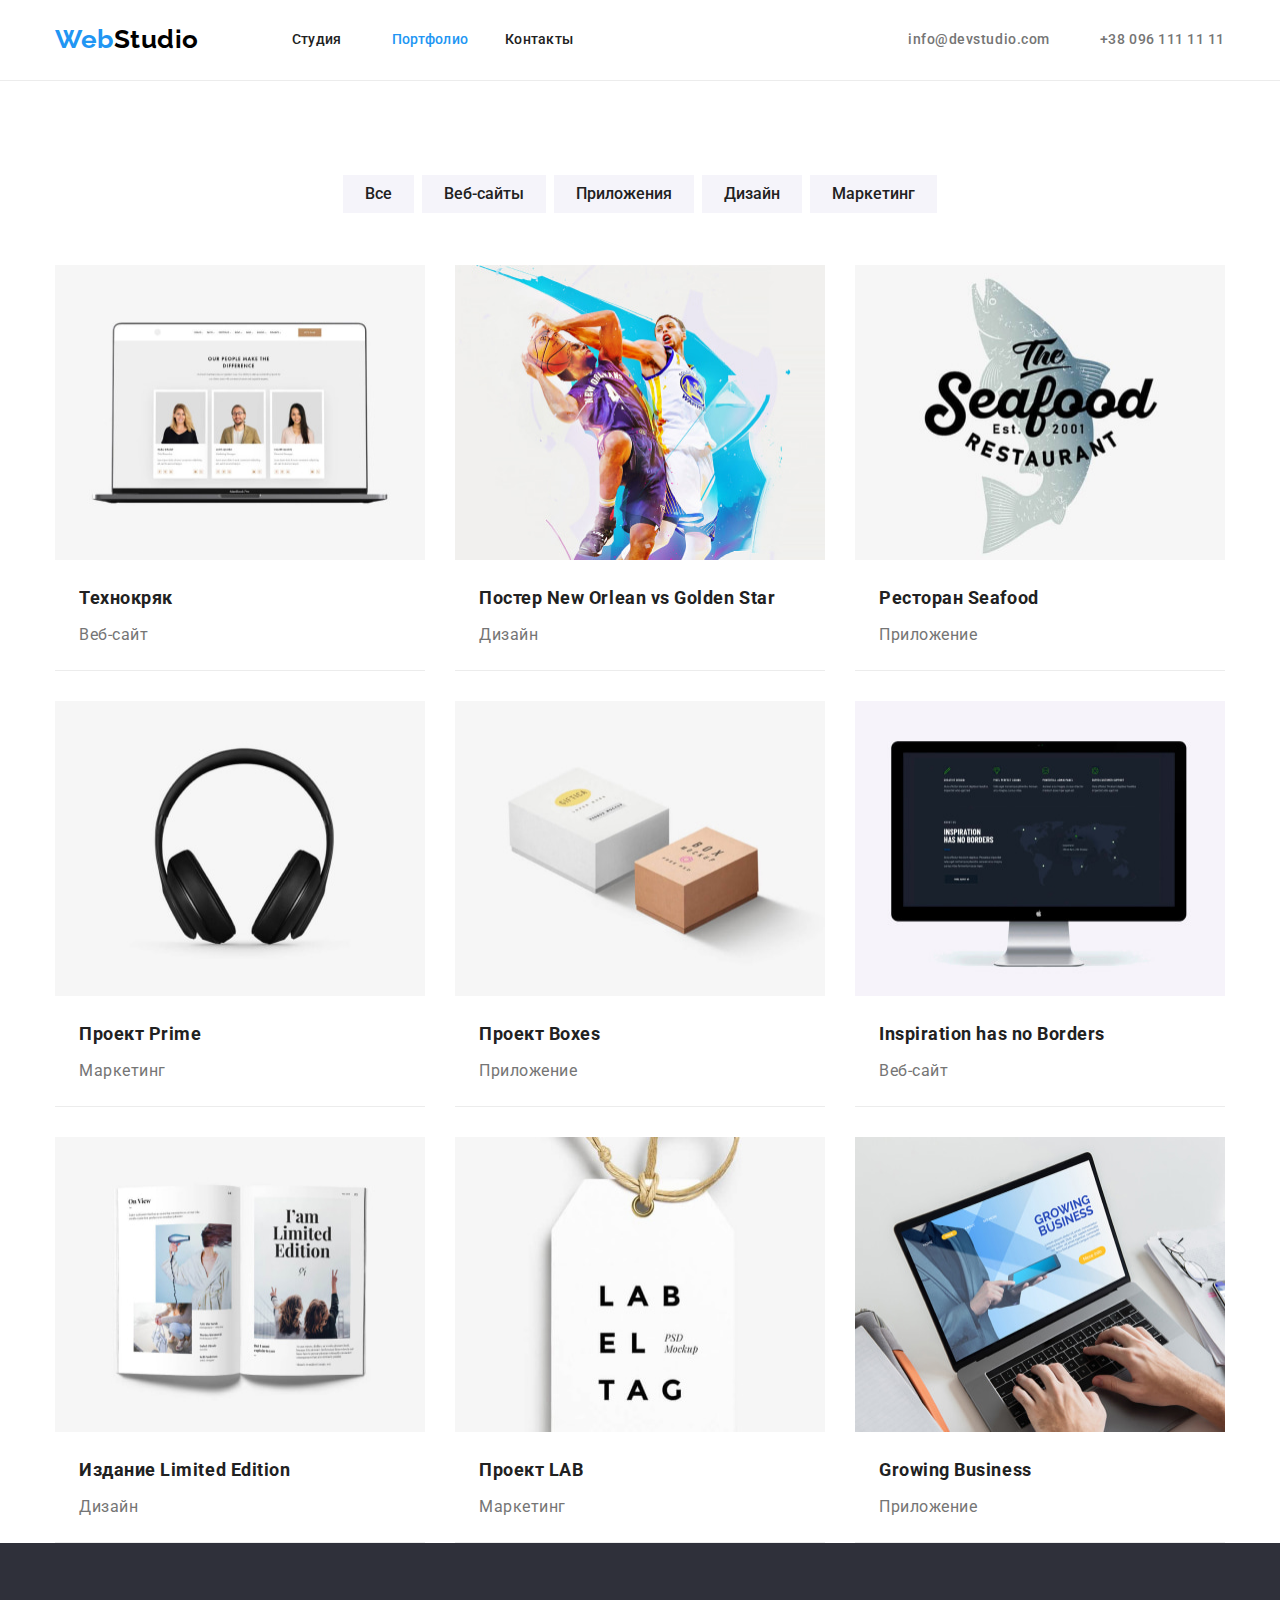
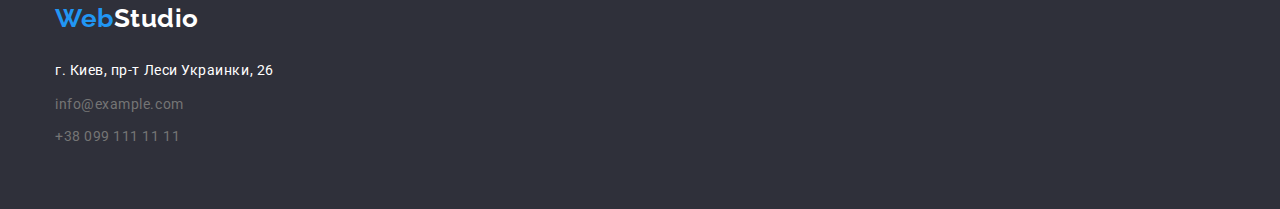
==== commit a952c381: "3" ====
--- a/portfolio.html
+++ b/portfolio.html
@@ -44,7 +44,7 @@
       <!-- Секция портфолио -->
       <section class="portfolio">
         <div class="conteiner">
-          <h1 hidden>Портфолио</h1>
+          <h1 class="visually-hidden">Портфолио</h1>
           <ul class="btn-list list">
             <li class="btn-item"><button type="button" class="button">Все</button></li>
             <li class="btn-item"><button type="button" class="button">Веб-сайты</button></li>
--- a/css/styles.css
+++ b/css/styles.css
@@ -35,6 +35,11 @@
   margin-bottom: 0;
 }
 
+.visually-hidden {
+  position: fixed;
+  transform: scale(0);
+}
+
 .list {
   padding-left: 0;
   list-style: none;
@@ -67,6 +72,10 @@
 /* Хедер*/
 
 .header {
+  border-bottom-width: 1px;
+  border-bottom-style: solid;
+  border-bottom-color: #ececec;
+
   background-color: var(--primary-white-color);
 }
 
@@ -209,9 +218,11 @@
 
 /* Секция преимущества */
 
+.section {
+  padding-top: var(--secondary-item-size);
+}
+
 .benefits {
-  margin-top: var(--secondary-item-size);
-
   background-color: var(--primary-white-color);
 }
 
@@ -245,10 +256,6 @@
 }
 
 /* Секция род деятельности */
-
-.occupation {
-  margin-top: var(--secondary-item-size);
-}
 
 .title {
   font-weight: 700;
@@ -406,6 +413,9 @@
 .portfolio-item {
   margin-bottom: var(--primary-item-size);
   margin-left: var(--primary-item-size);
+  border-bottom-width: 1px;
+  border-bottom-style: solid;
+  border-bottom-color: #ececec;
 }
 
 .portfolio-title {
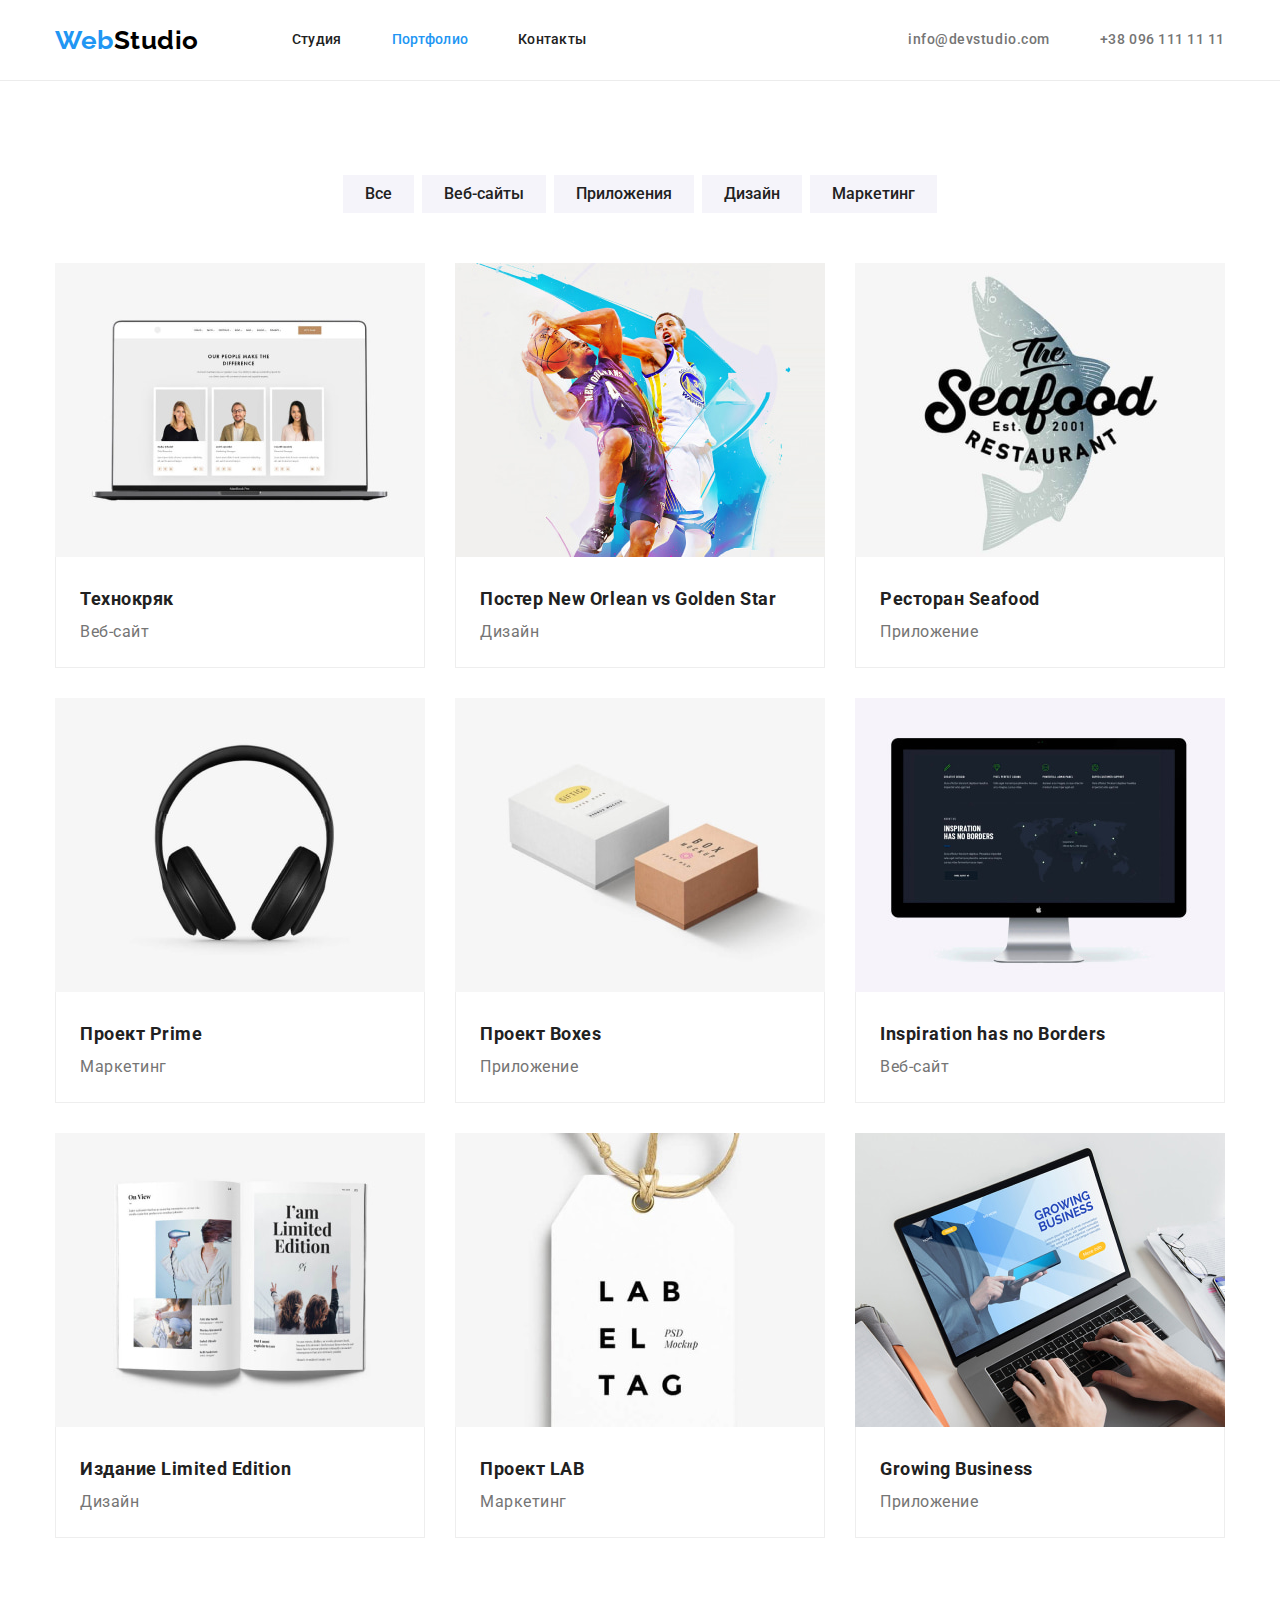
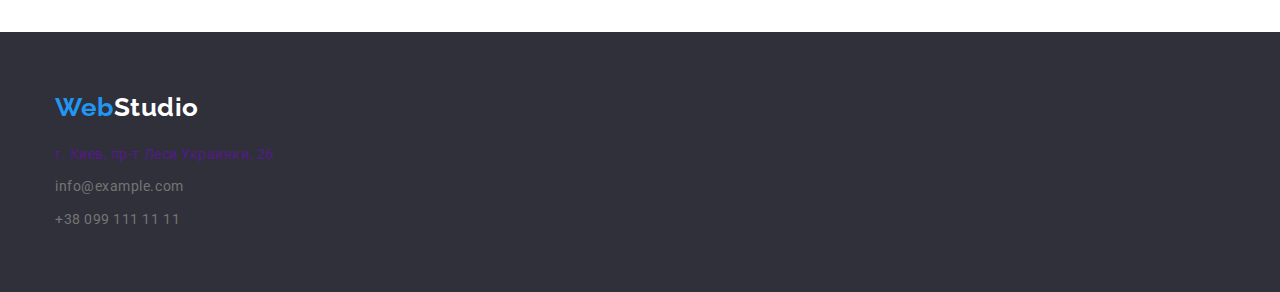
==== commit 7d2a1b8f: "Исправлено" ====
--- a/portfolio.html
+++ b/portfolio.html
@@ -24,9 +24,9 @@
         <nav class="nav">
           <a href="./index.html" class="logo">Web<span class="logo-black">Studio</span></a>
           <ul class="site-nav list">
-            <li class="link"><a href="./index.html" class="nav-link">Студия</a></li>
-            <li class="link-portfolio"><a href="" class="nav-link current">Портфолио</a></li>
-            <li><a href="" class="nav-link">Контакты</a></li>
+            <li class="site-nav-item"><a href="./index.html" class="site-nav-link">Студия</a></li>
+            <li class="site-nav-item"><a href="" class="site-nav-link current">Портфолио</a></li>
+            <li class="site-nav-item"><a href="" class="site-nav-link">Контакты</a></li>
           </ul>
         </nav>
         <ul class="contacts list">
@@ -42,9 +42,9 @@
     <!-- Уникальный контент -->
     <main>
       <!-- Секция портфолио -->
-      <section class="portfolio">
+      <section class="portfolio section">
         <div class="conteiner">
-          <h1 class="visually-hidden">Портфолио</h1>
+          <h1 class="visually-hidden" aria-hidden="true" tabindex="-1">Портфолио</h1>
           <ul class="btn-list list">
             <li class="btn-item"><button type="button" class="button">Все</button></li>
             <li class="btn-item"><button type="button" class="button">Веб-сайты</button></li>
@@ -55,48 +55,66 @@
           <ul class="portfolio-list list">
             <li class="portfolio-item">
               <img src="./images/portfolio/img.jpg" alt="Веб-сайт" width="370" height="295" />
-              <h2 class="portfolio-title">Технокряк</h2>
-              <p class="portfolio-text">Веб-сайт</p>
+              <div class="card-element">
+                <h2 class="portfolio-title">Технокряк</h2>
+                <p class="portfolio-text">Веб-сайт</p>
+              </div>
             </li>
             <li class="portfolio-item">
               <img src="./images/portfolio/img1.jpg" alt="Постер" width="370" height="295" />
-              <h2 class="portfolio-title">Постер New Orlean vs Golden Star</h2>
-              <p class="portfolio-text">Дизайн</p>
+              <div class="card-element">
+                <h2 class="portfolio-title">Постер New Orlean vs Golden Star</h2>
+                <p class="portfolio-text">Дизайн</p>
+              </div>
             </li>
             <li class="portfolio-item">
               <img src="./images/portfolio/img2.jpg" alt="Логотип" width="370" height="295" />
-              <h2 class="portfolio-title">Ресторан Seafood</h2>
-              <p class="portfolio-text">Приложение</p>
+              <div class="card-element">
+                <h2 class="portfolio-title">Ресторан Seafood</h2>
+                <p class="portfolio-text">Приложение</p>
+              </div>
             </li>
             <li class="portfolio-item">
               <img src="./images/portfolio/img3.jpg" alt="Наушники" width="370" height="295" />
-              <h2 class="portfolio-title">Проект Prime</h2>
-              <p class="portfolio-text">Маркетинг</p>
+              <div class="card-element">
+                <h2 class="portfolio-title">Проект Prime</h2>
+                <p class="portfolio-text">Маркетинг</p>
+              </div>
             </li>
             <li class="portfolio-item">
               <img src="./images/portfolio/img4.jpg" alt="Коробки" width="370" height="295" />
-              <h2 class="portfolio-title">Проект Boxes</h2>
-              <p class="portfolio-text">Приложение</p>
+              <div class="card-element">
+                <h2 class="portfolio-title">Проект Boxes</h2>
+                <p class="portfolio-text">Приложение</p>
+              </div>
             </li>
             <li class="portfolio-item">
               <img src="./images/portfolio/img5.jpg" alt="Монитор" width="370" height="295" />
-              <h2 class="portfolio-title">Inspiration has no Borders</h2>
-              <p class="portfolio-text">Веб-сайт</p>
+              <div class="card-element">
+                <h2 class="portfolio-title">Inspiration has no Borders</h2>
+                <p class="portfolio-text">Веб-сайт</p>
+              </div>
             </li>
             <li class="portfolio-item">
               <img src="./images/portfolio/img6.jpg" alt="Журнал" width="370" height="295" />
-              <h2 class="portfolio-title">Издание Limited Edition</h2>
-              <p class="portfolio-text">Дизайн</p>
+              <div class="card-element">
+                <h2 class="portfolio-title">Издание Limited Edition</h2>
+                <p class="portfolio-text">Дизайн</p>
+              </div>
             </li>
             <li class="portfolio-item">
               <img src="./images/portfolio/img7.jpg" alt="Бирка" width="370" height="295" />
-              <h2 class="portfolio-title">Проект LAB</h2>
-              <p class="portfolio-text">Маркетинг</p>
+              <div class="card-element">
+                <h2 class="portfolio-title">Проект LAB</h2>
+                <p class="portfolio-text">Маркетинг</p>
+              </div>
             </li>
             <li class="portfolio-item">
               <img src="./images/portfolio/img8.jpg" alt="Ноутбук" width="370" height="295" />
-              <h2 class="portfolio-title">Growing Business</h2>
-              <p class="portfolio-text">Приложение</p>
+              <div class="card-element">
+                <h2 class="portfolio-title">Growing Business</h2>
+                <p class="portfolio-text">Приложение</p>
+              </div>
             </li>
           </ul>
         </div>
--- a/css/styles.css
+++ b/css/styles.css
@@ -36,8 +36,16 @@
 }
 
 .visually-hidden {
-  position: fixed;
-  transform: scale(0);
+  position: absolute;
+  white-space: nowrap;
+  width: 1px;
+  height: 1px;
+  overflow: hidden;
+  border: 0;
+  padding: 0;
+  clip: rect(0 0 0 0);
+  clip-path: inset(50%);
+  margin: -1px;
 }
 
 .list {
@@ -52,6 +60,7 @@
 img {
   display: block;
   max-width: 100%;
+  height: auto;
 }
 
 /* Контейнер */
@@ -82,7 +91,7 @@
 /* Логотип */
 
 .logo {
-  margin: 24px 93px 25px 0;
+  margin-right: 93px;
 
   font-family: var(--secondary-font);
   font-weight: 700;
@@ -101,7 +110,6 @@
 
 .logo-footer {
   display: block;
-  padding-top: 60px;
 
   font-family: var(--secondary-font);
   font-weight: 700;
@@ -126,24 +134,22 @@
   letter-spacing: 0.02em;
 }
 
-.link {
+.site-nav-link {
+  display: block;
+  padding: 32px 0;
+  color: var(--title-text-color);
+}
+
+.site-nav-item:not(:last-child) {
   margin-right: 50px;
 }
 
-.link-portfolio {
-  margin-right: 37px;
-}
-
-.nav-link {
-  color: var(--title-text-color);
-}
-
 .site-nav .current {
   color: var(--accent-color);
 }
 
-.nav-link:hover,
-.nav-link:focus {
+.site-nav-link:hover,
+.site-nav-link:focus {
   color: var(--accent-color);
 }
 
@@ -174,13 +180,12 @@
 /* Секция герой */
 
 .hero {
-  height: 600px;
+  padding-top: 200px;
+  padding-bottom: 200px;
   background-color: var(--background-color);
 }
 
 .hero-title {
-  padding-top: 200px;
-
   font-weight: 900;
   font-size: 44px;
   line-height: 1.36;
@@ -220,26 +225,24 @@
 
 .section {
   padding-top: var(--secondary-item-size);
-}
-
-.benefits {
+  padding-bottom: var(--secondary-item-size);
   background-color: var(--primary-white-color);
 }
 
-.benefits-list {
-  display: flex;
-}
-
-.benefits-item {
+.section-list {
+  display: flex;
+}
+
+.section-item {
   padding: 0;
 }
 
-.benefits-item:not(:last-child),
+.section-item:not(:last-child),
 .team-img:not(:last-child) {
   margin-right: var(--primary-item-size);
 }
 
-.benefits-title {
+.section-title {
   font-weight: 700;
   font-size: 14px;
   line-height: 1.14;
@@ -247,7 +250,7 @@
   color: var(--title-text-color);
 }
 
-.benefits-text {
+.section-text {
   margin-top: 10px;
 
   font-size: 14px;
@@ -257,6 +260,10 @@
 
 /* Секция род деятельности */
 
+.work {
+  padding-top: 0;
+}
+
 .title {
   font-weight: 700;
   font-size: 36px;
@@ -265,35 +272,30 @@
   color: var(--title-text-color);
 }
 
-.occupation-list {
+.work-list {
   display: flex;
   justify-content: space-between;
-  padding-bottom: var(--secondary-item-size);
-}
-
-.occupation-list:last-child {
+  margin-top: 50px;
+}
+
+.work-list:last-child {
   padding-right: 0;
 }
 
-.occupation-img {
+/* Секция команда */
+
+.team {
+  background-color: var(--bgc-secondary-color);
+}
+
+.team-list {
+  display: flex;
   margin-top: 50px;
 }
 
-/* Секция команда */
-
-.team {
-  padding-top: var(--secondary-item-size);
-
-  background-color: var(--bgc-secondary-color);
-}
-
-.team-list {
-  display: flex;
-  margin-top: 50px;
-}
-
-.team-img {
-  padding-bottom: var(--secondary-item-size);
+.card-item {
+  padding-top: var(--primary-item-size);
+  padding-bottom: var(--primary-item-size);
 }
 
 .team-list .team-title {
@@ -305,8 +307,6 @@
 }
 
 .team-title {
-  margin-top: var(--primary-item-size);
-
   font-weight: 500;
   font-size: 16px;
   line-height: 1.19;
@@ -315,7 +315,6 @@
 
 .team-text {
   margin-top: 10px;
-  margin-bottom: var(--primary-item-size);
 
   font-size: 16px;
   line-height: 1.19;
@@ -326,22 +325,24 @@
 /* Футер */
 
 .footer {
+  padding-top: 60px;
+  padding-bottom: 60px;
   background-color: var(--background-color);
 }
 
 .address {
   margin-top: 20px;
+
   font-style: normal;
-}
-
-.adress-link {
-  font-size: 14px;
-  color: var(--primary-white-color);
-}
-
-.contacts-footer {
   font-size: 14px;
   line-height: 1.71;
+}
+
+.address-link {
+  color: var(--primary-white-color);
+}
+
+.contacts-footer {
   color: rgba(255, 255, 255, 0.6);
 }
 
@@ -349,10 +350,6 @@
   margin-top: 9px;
 }
 
-.contacts-footer:last-child {
-  padding-bottom: 60px;
-}
-
 /* Cтили для страницы портфолио */
 
 .site-nav .current {
@@ -369,7 +366,6 @@
 .btn-list {
   display: flex;
   justify-content: center;
-  padding-top: var(--secondary-item-size);
 }
 
 .button {
@@ -404,8 +400,7 @@
 .portfolio-list {
   display: flex;
   flex-wrap: wrap;
-  flex-basis: calc(100% / 3 - 30px);
-  margin-top: 52px;
+  margin-top: 50px;
   margin-bottom: -30px;
   margin-left: -30px;
 }
@@ -413,13 +408,24 @@
 .portfolio-item {
   margin-bottom: var(--primary-item-size);
   margin-left: var(--primary-item-size);
+}
+
+.card-element {
+  padding: 20px 24px;
+
+  border-right-width: 1px;
+  border-right-style: solid;
+  border-right-color: #eeeeee;
   border-bottom-width: 1px;
   border-bottom-style: solid;
-  border-bottom-color: #ececec;
+  border-bottom-color: #eeeeee;
+  border-left-width: 1px;
+  border-left-style: solid;
+  border-left-color: #eeeeee;
 }
 
 .portfolio-title {
-  margin: 20px 24px 4px;
+  margin-top: 4px;
 
   font-weight: 700;
   font-size: 18px;
@@ -428,8 +434,6 @@
 }
 
 .portfolio-text {
-  margin: 0 24px 20px;
-
   font-size: 16px;
   line-height: 1.87;
   color: var(--primary-text-color);
